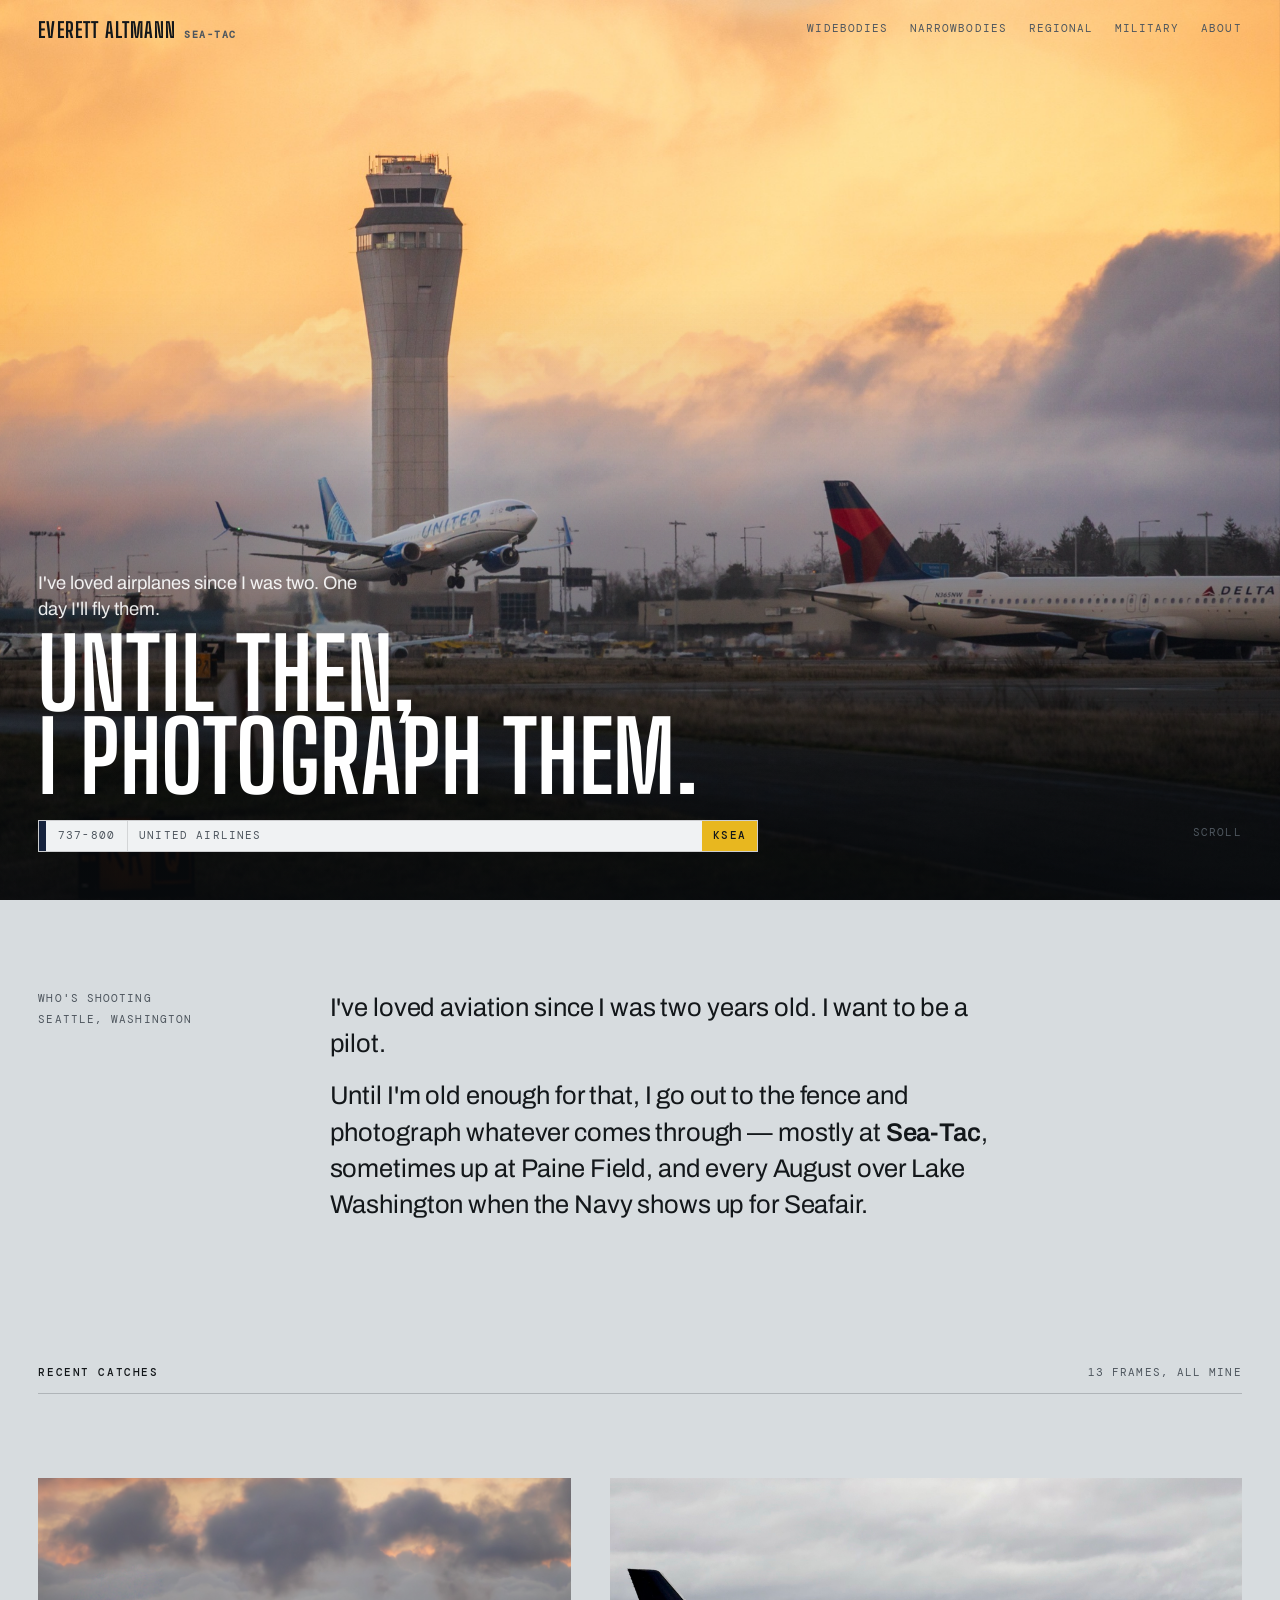
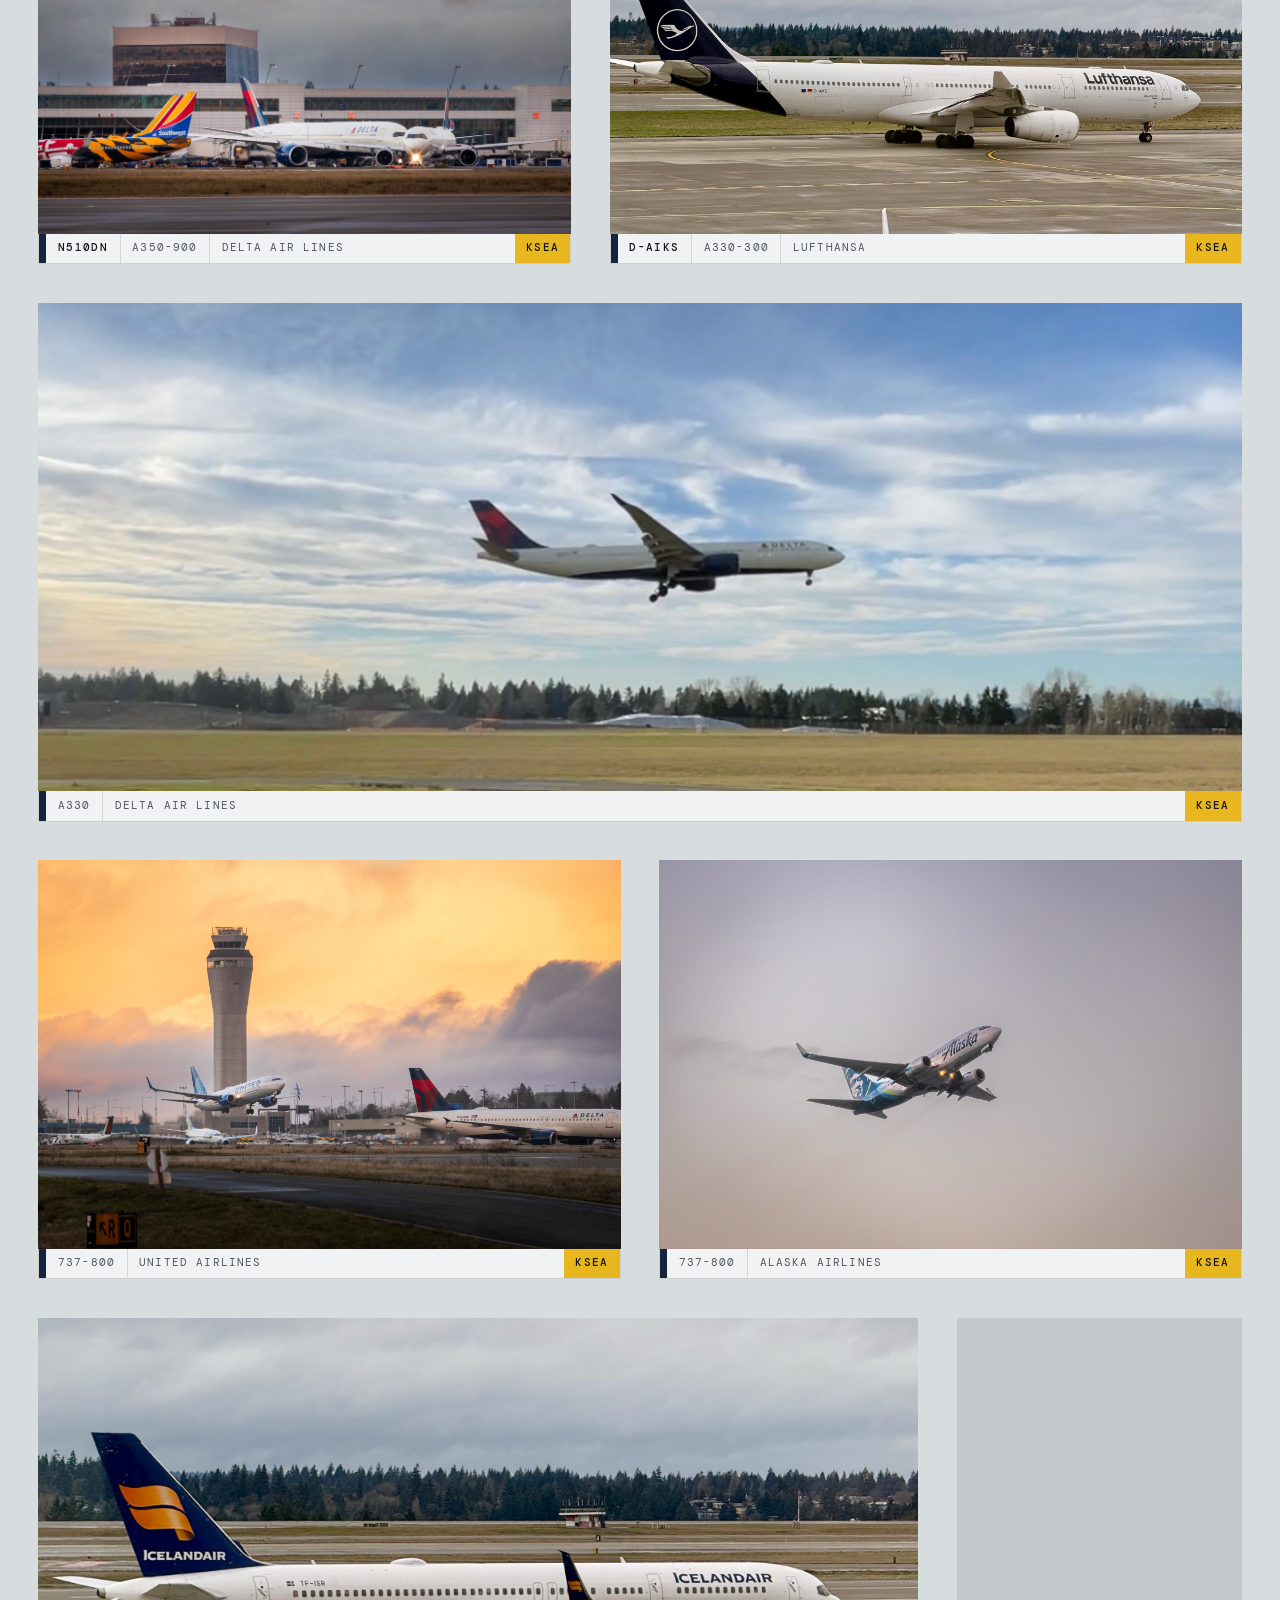
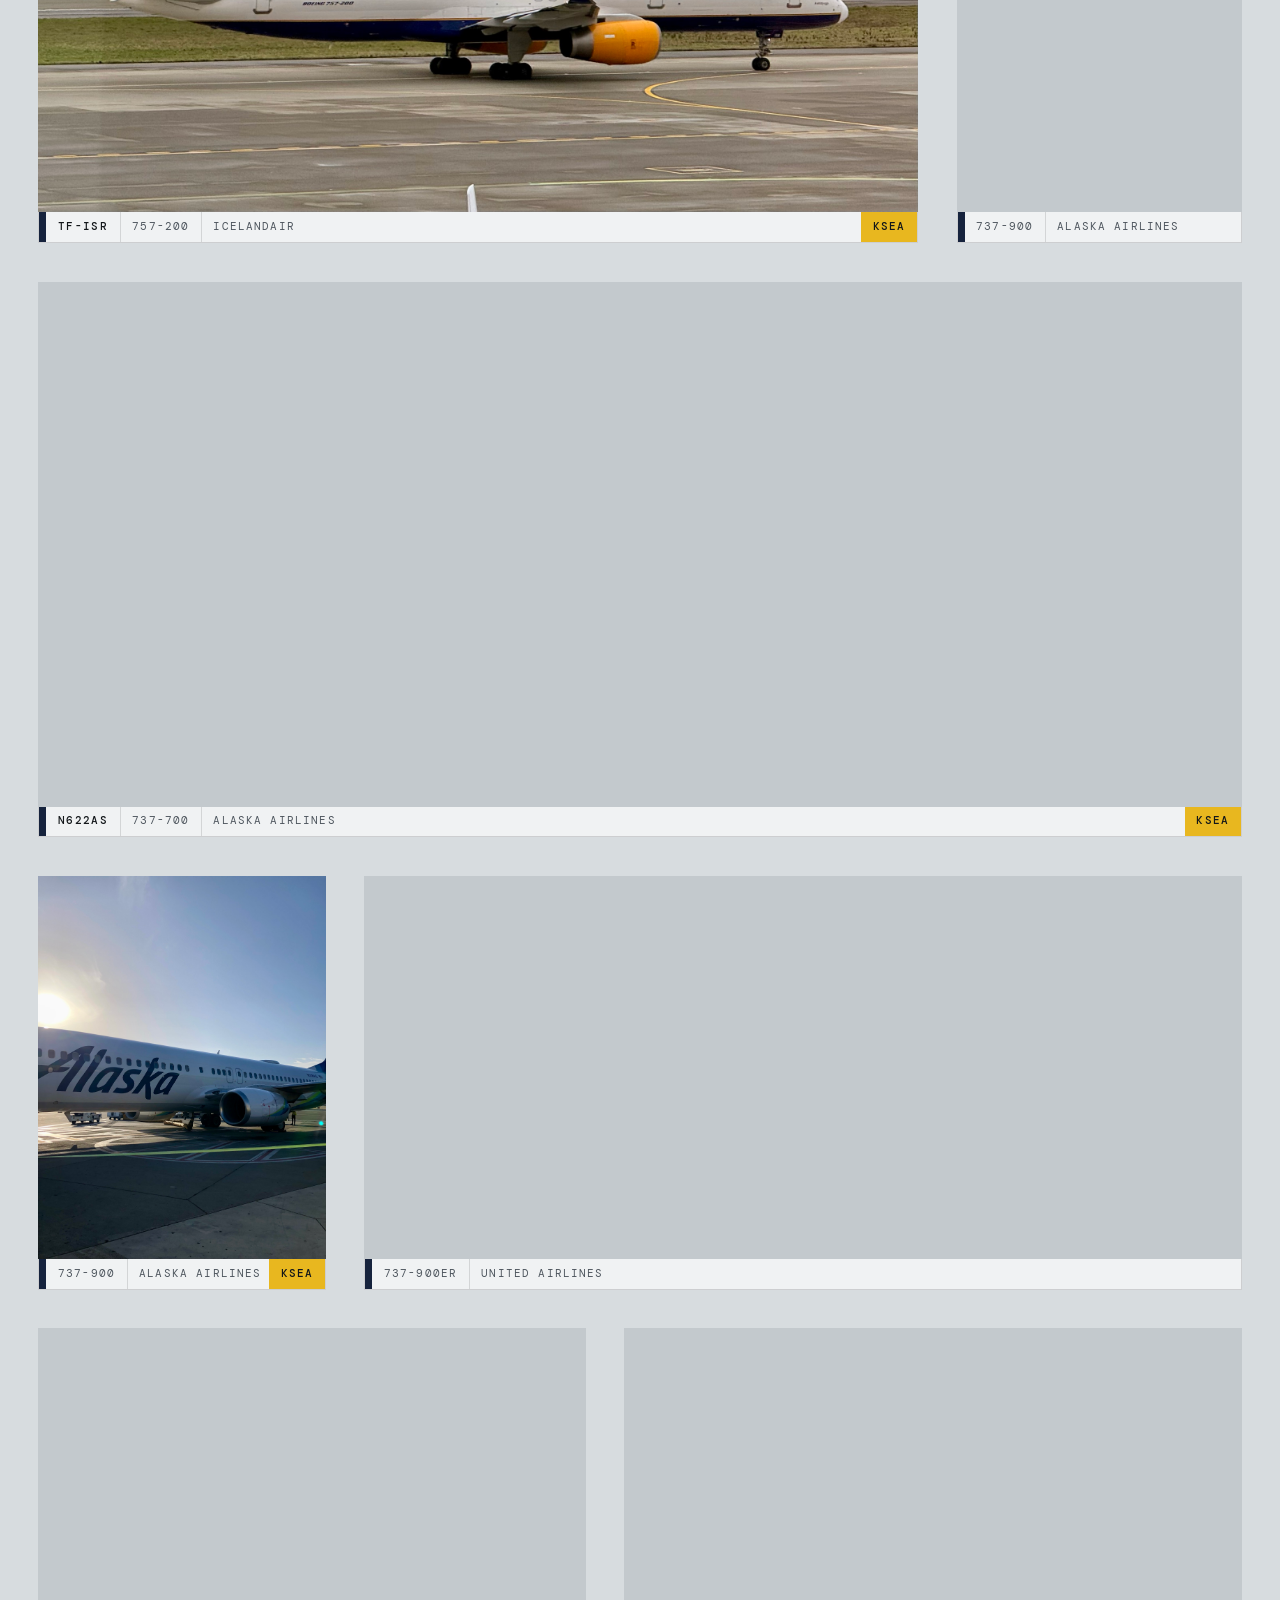
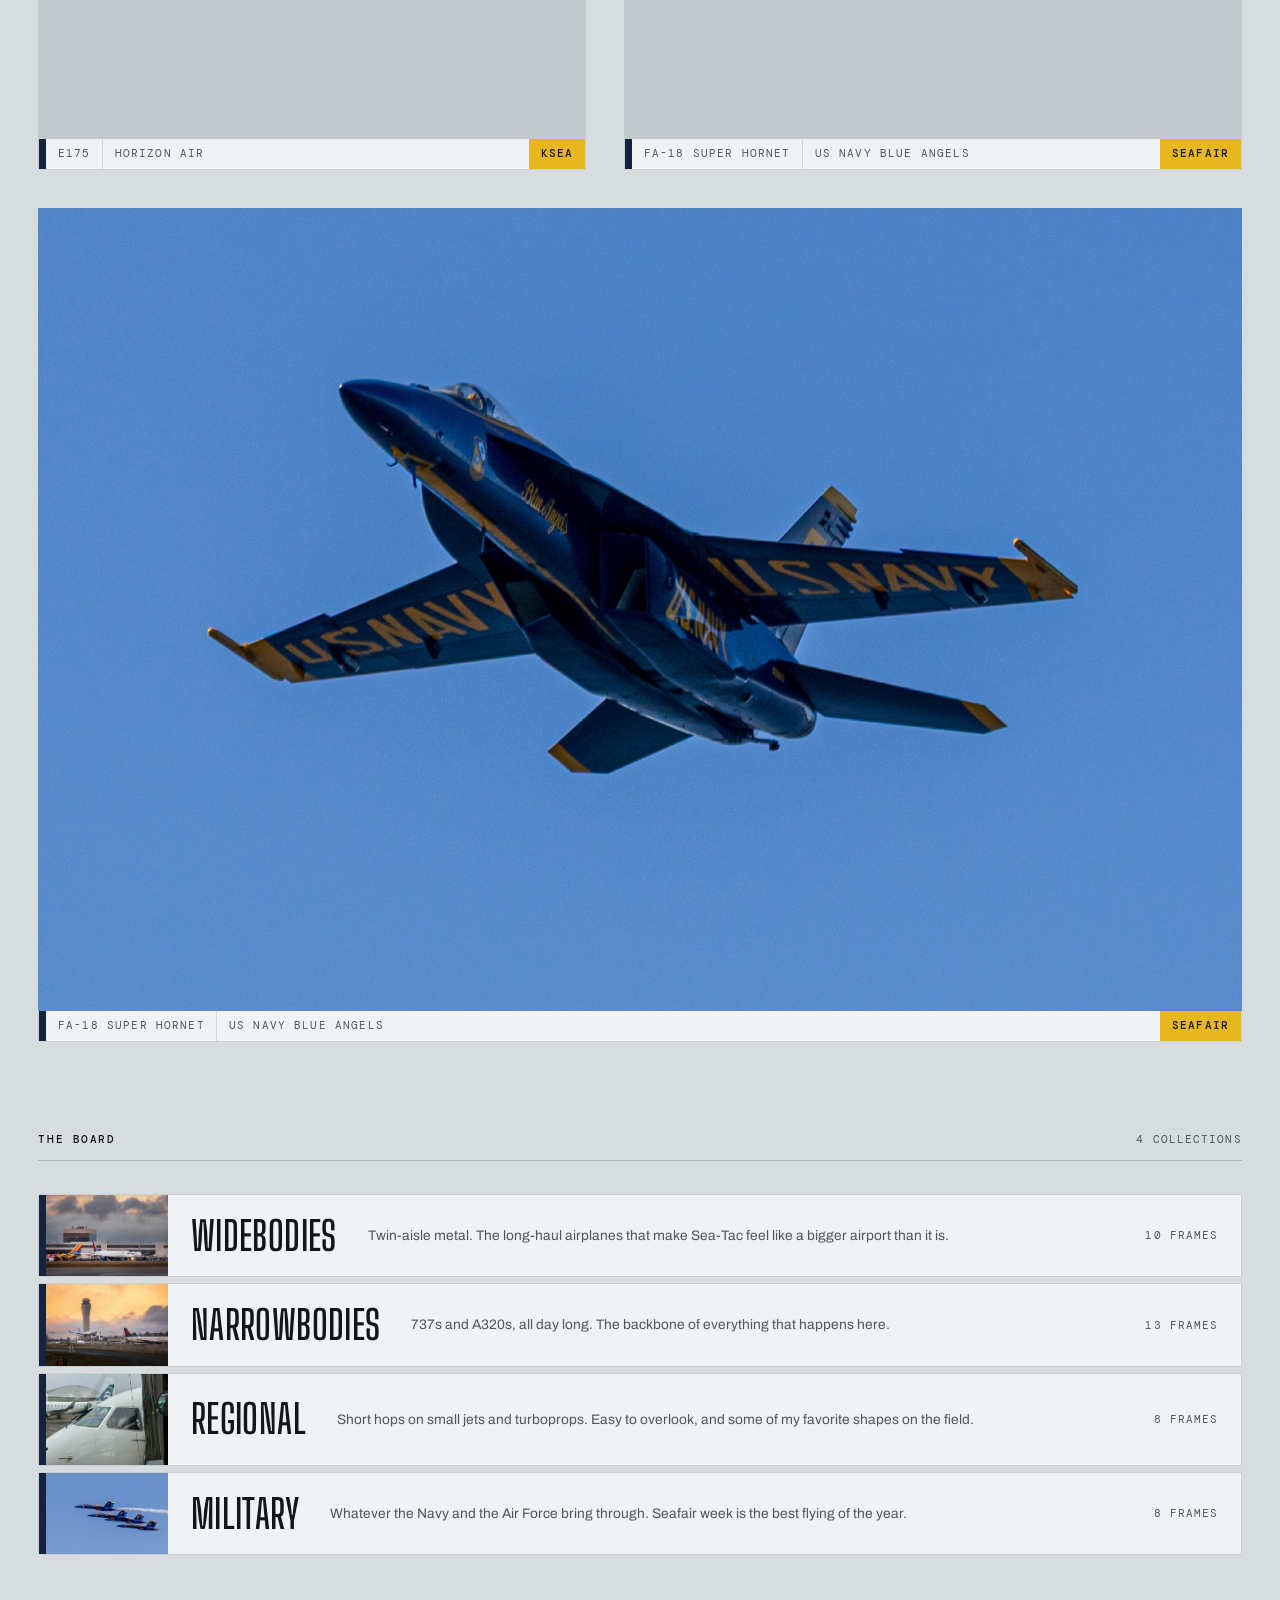
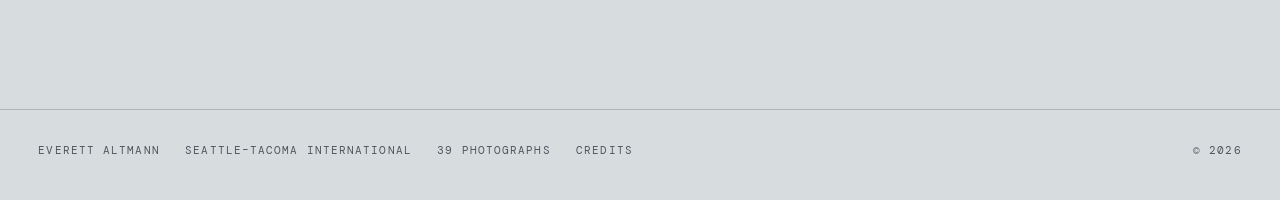
==== index.html @ 146b267c "Everett Altmann plane spotting site Static HTML/CSS/JS. Photographs are captioned as air traffic con" ====
<!DOCTYPE html>
<html lang="en">
<head>
<meta charset="utf-8">
<meta name="viewport" content="width=device-width, initial-scale=1">
<title>Everett Altmann — Plane Spotting</title>
<meta name="description" content="Plane spotting photographs by Everett Altmann, shot at Seattle–Tacoma International and around the Pacific Northwest.">
<link rel="preconnect" href="https://fonts.googleapis.com">
<link rel="preconnect" href="https://fonts.gstatic.com" crossorigin>
<link href="https://fonts.googleapis.com/css2?family=Archivo:wght@400..700&family=Big+Shoulders+Display:wght@400..800&family=DM+Mono:wght@400;500&display=swap" rel="stylesheet">
<link rel="stylesheet" href="assets/site.css">
</head>
<body data-page="home">

<a class="skip" href="#main">Skip to the photographs</a>

<main id="main">

  <!-- The hero is one photograph and the strip that identifies it. -->
  <section class="hero">
    <img class="hero-img"
         src="images/narrowbodies/01 - 737-800 - United Airlines - KSEA.jpg"
         alt="A United Boeing 737-800 rotating off the runway at Seattle–Tacoma International at sunset, with the control tower behind it"
         width="2200" height="1468"
         fetchpriority="high" decoding="async">

    <div class="hero-body">
      <p class="hero-kicker">I've loved airplanes since I was two. One day I'll fly them.</p>
      <h1 class="hero-title">Until then,<br>I photograph them.</h1>
      <div class="strip">
        <span class="strip-tab"></span>
        <span class="strip-cell">737-800</span>
        <span class="strip-cell strip-op">United Airlines</span>
        <span class="strip-cell strip-field">KSEA</span>
      </div>
    </div>

    <p class="mono hero-scroll">Scroll</p>
  </section>

  <!-- Everett, in his own words. -->
  <section class="band wrap">
    <div class="statement">
      <div class="statement-aside">
        <span class="mono">Who's shooting</span>
        <span class="mono">Seattle, Washington</span>
      </div>
      <div>
        <p>I've loved aviation since I was two years old. I want to be a pilot.</p>
        <p>Until I'm old enough for that, I go out to the fence and photograph
          whatever comes through — mostly at <strong>Sea-Tac</strong>, sometimes
          up at Paine Field, and every August over Lake Washington when the Navy
          shows up for Seafair.</p>
      </div>
    </div>
  </section>

  <!-- Everett's own frames. -->
  <section class="band band--tight wrap">
    <div class="band-head">
      <h2 id="mine-heading">Recent catches</h2>
      <span class="mono" data-own-count></span>
    </div>
  </section>
  <div class="hang wrap" data-own aria-labelledby="mine-heading"></div>

  <!-- Collections, racked like strips in a bay. -->
  <section class="band wrap" aria-labelledby="bay-heading">
    <div class="band-head">
      <h2 id="bay-heading">The board</h2>
      <span class="mono" data-bay-count></span>
    </div>
    <div data-bay></div>
  </section>

</main>

<div data-footer></div>

<script src="assets/photos.js"></script>
<script src="assets/aircraft.js"></script>
<script src="assets/notes.js"></script>
<script src="assets/site.js"></script>
</body>
</html>
---- assets/site.css ----
/* ==========================================================================
   Everett Altmann — plane spotting

   The whole design comes off the airfield itself. The page sits on Pacific
   Northwest overcast grey, the type is airport-signage condensed, and the one
   colour is the yellow used on taxiway guidance signs — the same yellow
   sitting in the corner of the photograph on the front page.

   The signature is the strip: every photograph is captioned the way an air
   traffic controller writes a flight progress strip, in fixed monospace
   columns — registration, type, operator, field. It's not decoration. It's
   exactly what a spotter writes down.
   ========================================================================== */

:root {
  --overcast: #d7dcdf;   /* the page — a real PNW ceiling, cool and flat */
  --deck:     #c3c9cd;   /* recessed panels, the layer below the ceiling */
  --strip:    #f0f2f3;   /* strip card stock */
  --ink:      #13171a;   /* type, and the lightbox */
  --ink-soft: #4e565e;   /* data, secondary */
  --taxiway:  #e8b71f;   /* airfield sign yellow. Used once per view, no more */
  --navy:     #16233d;   /* strip tabs */

  --display: "Big Shoulders Display", "Haettenschweiler", Impact, sans-serif;
  --body: "Archivo", -apple-system, BlinkMacSystemFont, "Segoe UI", sans-serif;
  --mono: "DM Mono", ui-monospace, "SF Mono", Menlo, monospace;

  --gap: clamp(1.1rem, 3.2vw, 2.4rem);
  --wrap: 1560px;
  --bar: 60px;
}

*, *::before, *::after { box-sizing: border-box; }

html { -webkit-text-size-adjust: 100%; scroll-behavior: smooth; }

@media (prefers-reduced-motion: reduce) {
  html { scroll-behavior: auto; }
  *, *::before, *::after {
    animation-duration: 0.001ms !important;
    animation-iteration-count: 1 !important;
    transition-duration: 0.001ms !important;
  }
}

body {
  margin: 0;
  background: var(--overcast);
  color: var(--ink);
  font-family: var(--body);
  font-size: 16px;
  line-height: 1.55;
  -webkit-font-smoothing: antialiased;
}

body.is-locked { overflow: hidden; }

img { display: block; max-width: 100%; }

a { color: inherit; }

:focus-visible {
  outline: 2px solid var(--taxiway);
  outline-offset: 3px;
}

.wrap {
  width: 100%;
  max-width: var(--wrap);
  margin-inline: auto;
  padding-inline: var(--gap);
}

.mono {
  font-family: var(--mono);
  font-size: 0.68rem;
  letter-spacing: 0.1em;
  text-transform: uppercase;
  color: var(--ink-soft);
}

.skip {
  position: absolute;
  left: -9999px;
  top: 0;
  z-index: 200;
  background: var(--taxiway);
  color: var(--ink);
  padding: 0.7rem 1.1rem;
  font-family: var(--mono);
  font-size: 0.72rem;
  text-transform: uppercase;
  letter-spacing: 0.08em;
}
.skip:focus { left: 0; }

/* --------------------------------------------------------------------------
   The strip

   A flight progress strip: a card with a coloured tab down the left edge and
   the data in ruled columns. Empty fields are never rendered, so a photograph
   with no registration simply has one column fewer and still looks complete.
   -------------------------------------------------------------------------- */

.strip {
  display: flex;
  align-items: stretch;
  background: var(--strip);
  border: 1px solid rgba(19, 23, 26, 0.16);
  font-family: var(--mono);
  font-size: 0.66rem;
  letter-spacing: 0.11em;
  text-transform: uppercase;
  color: var(--ink-soft);
  overflow: hidden;
}

.strip-tab {
  flex: 0 0 auto;
  width: 7px;
  background: var(--navy);
  transition: width 0.28s cubic-bezier(0.2, 0.7, 0.3, 1);
}

.strip-cell {
  flex: 0 0 auto;
  padding: 0.42rem 0.72rem;
  white-space: nowrap;
  overflow: hidden;
  text-overflow: ellipsis;
  border-left: 1px solid rgba(19, 23, 26, 0.13);
  display: flex;
  align-items: center;
}
/* The tab is the first child, so the rule keys off it rather than :first-of-type. */
.strip-tab + .strip-cell { border-left: 0; }

/* The registration is the one thing a spotter reads first. */
.strip-reg {
  color: var(--ink);
  font-weight: 500;
  letter-spacing: 0.13em;
}

/* Operator is the squeezable one — it truncates before anything else does. */
.strip-op { min-width: 0; flex: 0 1 auto; }

.strip-field {
  margin-left: auto;
  background: var(--taxiway);
  color: var(--ink);
  font-weight: 500;
  border-left: 0;
}

/* --------------------------------------------------------------------------
   Masthead
   -------------------------------------------------------------------------- */

.masthead {
  position: fixed;
  inset: 0 0 auto 0;
  z-index: 100;
  height: var(--bar);
  display: flex;
  align-items: center;
  gap: var(--gap);
  padding-inline: var(--gap);
  transition: background 0.3s ease, border-color 0.3s ease;
  border-bottom: 1px solid transparent;
}

.masthead[data-solid="true"] {
  background: rgba(215, 220, 223, 0.93);
  backdrop-filter: blur(9px);
  border-bottom-color: rgba(19, 23, 26, 0.14);
}

/* The hero is a pale photograph, so the bar keeps ink type throughout and only
   gains a background once there's content running underneath it. */

.wordmark {
  font-family: var(--display);
  font-size: 1.32rem;
  font-weight: 700;
  text-transform: uppercase;
  letter-spacing: 0.05em;
  text-decoration: none;
  line-height: 1;
  display: flex;
  align-items: baseline;
  gap: 0.5rem;
  white-space: nowrap;
}

.wordmark em {
  font-family: var(--mono);
  font-style: normal;
  font-size: 0.6rem;
  letter-spacing: 0.16em;
  color: var(--ink-soft);
}

.nav {
  margin-left: auto;
  display: flex;
  align-items: center;
  gap: 1.35rem;
}

.nav a {
  font-family: var(--mono);
  font-size: 0.68rem;
  letter-spacing: 0.1em;
  text-transform: uppercase;
  text-decoration: none;
  color: var(--ink-soft);
  padding-block: 0.35rem;
  border-bottom: 2px solid transparent;
  transition: color 0.2s ease, border-color 0.2s ease;
}

.nav a:hover { color: var(--ink); }
.nav a[aria-current="page"] {
  color: var(--ink);
  border-bottom-color: var(--taxiway);
}

.menu-toggle {
  display: none;
  margin-left: auto;
  background: none;
  border: 0;
  padding: 0.4rem 0;
  font-family: var(--mono);
  font-size: 0.68rem;
  letter-spacing: 0.1em;
  text-transform: uppercase;
  color: var(--ink-soft);
  cursor: pointer;
}

/* --------------------------------------------------------------------------
   Full-screen menu (small screens)
   -------------------------------------------------------------------------- */

.menu {
  position: fixed;
  inset: 0;
  z-index: 150;
  background: var(--ink);
  color: #fff;
  padding: var(--gap);
  display: flex;
  flex-direction: column;
  justify-content: center;
  gap: 0.2rem;
  opacity: 0;
  pointer-events: none;
  transition: opacity 0.24s ease;
}
.menu[data-open="true"] { opacity: 1; pointer-events: auto; }

.menu-close {
  position: absolute;
  top: 1.15rem;
  right: var(--gap);
  background: none;
  border: 0;
  color: #fff;
  font-family: var(--mono);
  font-size: 0.7rem;
  letter-spacing: 0.1em;
  text-transform: uppercase;
  cursor: pointer;
}

.menu-link {
  display: flex;
  align-items: baseline;
  justify-content: space-between;
  gap: 1rem;
  padding: 0.5rem 0;
  text-decoration: none;
  border-bottom: 1px solid rgba(255, 255, 255, 0.14);
  font-family: var(--display);
  font-size: clamp(2rem, 9vw, 3.4rem);
  font-weight: 600;
  text-transform: uppercase;
  line-height: 1;
}
.menu-link[aria-current="page"] { color: var(--taxiway); }
.menu-link em {
  font-family: var(--mono);
  font-style: normal;
  font-size: 0.72rem;
  letter-spacing: 0.1em;
  color: rgba(255, 255, 255, 0.5);
}

.menu-foot {
  display: flex;
  gap: 1.4rem;
  margin-top: 1.5rem;
}
.menu-foot a {
  font-family: var(--mono);
  font-size: 0.72rem;
  letter-spacing: 0.1em;
  text-transform: uppercase;
  text-decoration: none;
  color: rgba(255, 255, 255, 0.7);
}

/* --------------------------------------------------------------------------
   Hero — one photograph, and the strip that identifies it
   -------------------------------------------------------------------------- */

.hero {
  position: relative;
  min-height: 100svh;
  display: flex;
  align-items: flex-end;
  overflow: hidden;
  background: var(--ink);
}

.hero-img {
  position: absolute;
  inset: 0;
  width: 100%;
  height: 100%;
  object-fit: cover;
  /* Anchored low, which lifts the 737 and the tower clear of the words. */
  object-position: center 88%;
}

/* Enough scrim to hold white type over the foreground, not so much that it
   flattens the sunset above it. */
.hero::after {
  content: "";
  position: absolute;
  inset: 0;
  background: linear-gradient(
    to top,
    rgba(8, 11, 14, 0.88) 0%,
    rgba(8, 11, 14, 0.55) 24%,
    rgba(8, 11, 14, 0.1) 48%,
    rgba(8, 11, 14, 0) 68%
  );
}

.hero-body {
  position: relative;
  z-index: 2;
  width: 100%;
  max-width: var(--wrap);
  margin-inline: auto;
  padding: 0 var(--gap) clamp(1.6rem, 4vw, 3rem);
}

.hero-kicker {
  margin: 0 0 0.65rem;
  max-width: 30ch;
  color: rgba(255, 255, 255, 0.9);
  font-size: clamp(0.95rem, 1.5vw, 1.15rem);
  line-height: 1.4;
}

.hero-title {
  margin: 0 0 1.35rem;
  font-family: var(--display);
  font-weight: 700;
  /* Sized to sit inside the dark foreground band, under the airplane. */
  font-size: clamp(2.5rem, 7.6vw, 7.4rem);
  line-height: 0.85;
  letter-spacing: 0.005em;
  text-transform: uppercase;
  color: #fff;
  text-wrap: balance;
}

.hero .strip { max-width: min(100%, 720px); }

.hero-scroll {
  position: absolute;
  right: var(--gap);
  bottom: clamp(1.6rem, 4vw, 3rem);
  z-index: 2;
}

/* The page-load sequence: the photograph settles, the strip slides into its
   holder the way a controller pushes one in, then the words arrive. */
@media (prefers-reduced-motion: no-preference) {
  .hero-img { animation: settle 1.5s cubic-bezier(0.2, 0.7, 0.3, 1) both; }
  .hero .strip { animation: slot 0.72s cubic-bezier(0.2, 0.8, 0.25, 1) 0.34s both; }
  .hero-kicker { animation: rise 0.7s ease 0.62s both; }
  .hero-title { animation: rise 0.8s ease 0.72s both; }
  .hero-scroll { animation: rise 0.7s ease 1s both; }
}

@keyframes settle {
  from { transform: scale(1.06); opacity: 0; }
  to   { transform: scale(1); opacity: 1; }
}
@keyframes slot {
  from { transform: translateX(-102%); }
  to   { transform: translateX(0); }
}
@keyframes rise {
  from { opacity: 0; transform: translateY(14px); }
  to   { opacity: 1; transform: translateY(0); }
}

/* --------------------------------------------------------------------------
   Sections
   -------------------------------------------------------------------------- */

.band { padding-block: clamp(3.2rem, 7vw, 6rem); }
.band--tight { padding-block: clamp(2rem, 4vw, 3.2rem); }
.band--deck { background: var(--deck); }

.band-head {
  display: flex;
  align-items: baseline;
  justify-content: space-between;
  gap: 1rem;
  flex-wrap: wrap;
  padding-bottom: 0.7rem;
  margin-bottom: clamp(1.3rem, 2.6vw, 2.1rem);
  border-bottom: 1px solid rgba(19, 23, 26, 0.2);
}

.band-head h2 {
  margin: 0;
  font-family: var(--mono);
  font-size: 0.7rem;
  font-weight: 500;
  letter-spacing: 0.14em;
  text-transform: uppercase;
  color: var(--ink);
}

/* Everett's own words. Set larger than body copy and given room. */
.statement {
  display: grid;
  grid-template-columns: minmax(0, 15rem) minmax(0, 1fr);
  gap: clamp(1.2rem, 4vw, 3.5rem);
  align-items: start;
}

.statement-aside { display: flex; flex-direction: column; gap: 0.3rem; }

.statement p {
  margin: 0 0 1rem;
  max-width: 46ch;
  font-size: clamp(1.15rem, 2.1vw, 1.6rem);
  line-height: 1.42;
  letter-spacing: -0.005em;
}
.statement p:last-child { margin-bottom: 0; }
.statement strong { font-weight: 600; }

/* --------------------------------------------------------------------------
   The bay — collections, racked like strips waiting to be worked
   -------------------------------------------------------------------------- */

.bay { display: flex; flex-direction: column; gap: 6px; }

.bay-strip {
  display: flex;
  align-items: stretch;
  gap: 0;
  background: var(--strip);
  border: 1px solid rgba(19, 23, 26, 0.16);
  text-decoration: none;
  overflow: hidden;
  transition: transform 0.28s cubic-bezier(0.2, 0.7, 0.3, 1),
              box-shadow 0.28s ease;
}

.bay-strip:hover,
.bay-strip:focus-visible {
  transform: translateX(10px);
  box-shadow: -10px 0 0 -4px var(--taxiway);
}
.bay-strip:hover .strip-tab,
.bay-strip:focus-visible .strip-tab { width: 16px; background: var(--taxiway); }

.bay-thumb {
  flex: 0 0 auto;
  width: clamp(74px, 10vw, 122px);
  height: 100%;
  min-height: 68px;
  object-fit: cover;
  filter: saturate(0.94);
}

.bay-text {
  flex: 1 1 auto;
  min-width: 0;
  display: flex;
  align-items: center;
  gap: clamp(0.8rem, 2.4vw, 2rem);
  padding: 0.6rem clamp(0.8rem, 2vw, 1.4rem);
}

.bay-name {
  flex: 0 0 auto;
  font-family: var(--display);
  font-size: clamp(1.5rem, 3.4vw, 2.5rem);
  font-weight: 600;
  text-transform: uppercase;
  line-height: 1;
  letter-spacing: 0.01em;
  color: var(--ink);
}

.bay-blurb {
  flex: 1 1 auto;
  min-width: 0;
  font-size: 0.86rem;
  line-height: 1.4;
  color: var(--ink-soft);
}

.bay-count {
  flex: 0 0 auto;
  align-self: center;
  padding-right: clamp(0.8rem, 2vw, 1.4rem);
  white-space: nowrap;
}

/* --------------------------------------------------------------------------
   The hang — justified rows

   Each plate's flex-grow is its aspect ratio, so every photograph in a row
   lands on exactly the same height with no cropping and no JavaScript maths.
   -------------------------------------------------------------------------- */

.hang { display: flex; flex-direction: column; gap: var(--gap); }

.hang-row { display: flex; gap: var(--gap); align-items: flex-start; }

.plate {
  flex: 1 1 0;
  min-width: 0;
  margin: 0;
  opacity: 0;
  transform: translateY(18px);
  transition: opacity 0.6s ease, transform 0.6s cubic-bezier(0.2, 0.7, 0.3, 1);
}
.plate[data-seen="true"] { opacity: 1; transform: none; }

.plate-frame {
  display: block;
  width: 100%;
  padding: 0;
  border: 0;
  background: var(--deck);
  cursor: zoom-in;
  overflow: hidden;
}

.plate-frame img {
  width: 100%;
  height: auto;
  transition: transform 0.55s cubic-bezier(0.2, 0.7, 0.3, 1);
}
.plate-frame:hover img { transform: scale(1.022); }

.plate .strip { border-top: 0; }

.hang-row[data-solo="true"] .plate { max-width: 100%; }

/* --------------------------------------------------------------------------
   Gallery page header
   -------------------------------------------------------------------------- */

.room {
  padding-top: calc(var(--bar) + clamp(2rem, 5vw, 4.5rem));
  padding-bottom: clamp(1.4rem, 3vw, 2.4rem);
}

.room-title {
  margin: 0.5rem 0 0.6rem;
  font-family: var(--display);
  font-weight: 700;
  font-size: clamp(3rem, 12vw, 8.5rem);
  line-height: 0.84;
  text-transform: uppercase;
  letter-spacing: 0.008em;
}

.room-blurb {
  margin: 0;
  max-width: 52ch;
  font-size: clamp(1rem, 1.7vw, 1.22rem);
  line-height: 1.5;
  color: var(--ink-soft);
}

.onward { padding-block: clamp(2.4rem, 6vw, 4.5rem); }
.onward a {
  display: flex;
  align-items: baseline;
  justify-content: space-between;
  gap: 1rem;
  flex-wrap: wrap;
  padding-top: 0.8rem;
  border-top: 1px solid rgba(19, 23, 26, 0.2);
  text-decoration: none;
}
.onward-name {
  font-family: var(--display);
  font-size: clamp(2rem, 6vw, 4rem);
  font-weight: 600;
  text-transform: uppercase;
  line-height: 1;
  transition: color 0.2s ease;
}
.onward a:hover .onward-name { color: var(--ink-soft); }

/* --------------------------------------------------------------------------
   Prose pages
   -------------------------------------------------------------------------- */

.page { padding-top: calc(var(--bar) + clamp(2rem, 5vw, 4.5rem)); }

.page-title {
  margin: 0.4rem 0 clamp(1.4rem, 3vw, 2.4rem);
  font-family: var(--display);
  font-weight: 700;
  font-size: clamp(2.8rem, 10vw, 7rem);
  line-height: 0.86;
  text-transform: uppercase;
}

.prose { max-width: 58ch; }
.prose p {
  margin: 0 0 1.15rem;
  font-size: clamp(1rem, 1.55vw, 1.14rem);
  line-height: 1.62;
}
.prose p.lead {
  font-size: clamp(1.2rem, 2.2vw, 1.6rem);
  line-height: 1.4;
  letter-spacing: -0.005em;
}
.prose h2 {
  margin: 2.2rem 0 0.7rem;
  font-family: var(--mono);
  font-size: 0.7rem;
  font-weight: 500;
  letter-spacing: 0.14em;
  text-transform: uppercase;
  color: var(--ink-soft);
}
.prose a { text-decoration: underline; text-underline-offset: 3px; }

.credit-list {
  margin: 0;
  padding: 0;
  list-style: none;
  display: flex;
  flex-direction: column;
  gap: 0.55rem;
  max-width: 90ch;
}
.credit-list li {
  font-family: var(--mono);
  font-size: 0.7rem;
  line-height: 1.5;
  letter-spacing: 0.03em;
  color: var(--ink-soft);
  padding-bottom: 0.55rem;
  border-bottom: 1px solid rgba(19, 23, 26, 0.13);
}
.credit-list b { color: var(--ink); font-weight: 500; }

/* --------------------------------------------------------------------------
   Lightbox
   -------------------------------------------------------------------------- */

.lightbox {
  position: fixed;
  inset: 0;
  z-index: 180;
  background: rgba(9, 12, 15, 0.97);
  display: grid;
  grid-template-rows: auto 1fr auto;
  opacity: 0;
  pointer-events: none;
  transition: opacity 0.22s ease;
}
.lightbox[data-open="true"] { opacity: 1; pointer-events: auto; }

.lightbox-bar {
  display: flex;
  justify-content: flex-end;
  padding: 0.9rem var(--gap);
}

.lightbox-close {
  background: none;
  border: 0;
  color: #fff;
  font-family: var(--mono);
  font-size: 0.7rem;
  letter-spacing: 0.1em;
  text-transform: uppercase;
  cursor: pointer;
}

.lightbox-stage {
  position: relative;
  display: flex;
  align-items: center;
  justify-content: center;
  min-height: 0;
  padding-inline: var(--gap);
}

.lightbox-stage img {
  max-width: 100%;
  max-height: 100%;
  width: auto;
  height: auto;
  object-fit: contain;
  transition: opacity 0.2s ease;
}

.lightbox-nav {
  position: absolute;
  top: 0;
  bottom: 0;
  width: 22%;
  min-width: 62px;
  background: none;
  border: 0;
  cursor: pointer;
  opacity: 0;
}
.lightbox-nav[data-dir="prev"] { left: 0; cursor: w-resize; }
.lightbox-nav[data-dir="next"] { right: 0; cursor: e-resize; }
.lightbox-nav:focus-visible { opacity: 1; outline-offset: -6px; }

.lightbox-foot {
  padding: 0.9rem var(--gap) 1.4rem;
  display: flex;
  flex-direction: column;
  gap: 0.6rem;
  align-items: flex-start;
}

.lightbox-foot .strip { max-width: min(100%, 720px); }

.lightbox-note {
  margin: 0;
  max-width: 62ch;
  font-size: 0.92rem;
  line-height: 1.52;
  color: rgba(255, 255, 255, 0.72);
}

.lightbox-count {
  font-family: var(--mono);
  font-size: 0.66rem;
  letter-spacing: 0.1em;
  text-transform: uppercase;
  color: rgba(255, 255, 255, 0.42);
}

/* --------------------------------------------------------------------------
   Footer
   -------------------------------------------------------------------------- */

.site-foot {
  display: flex;
  flex-wrap: wrap;
  align-items: baseline;
  gap: 0.65rem 1.6rem;
  padding-block: 2rem 2.6rem;
  margin-top: clamp(2rem, 5vw, 4rem);
  border-top: 1px solid rgba(19, 23, 26, 0.2);
}
.site-foot a { text-decoration: none; }
.site-foot a:hover { color: var(--ink); }
.site-foot .spacer { margin-left: auto; }

/* --------------------------------------------------------------------------
   Narrower screens
   -------------------------------------------------------------------------- */

@media (max-width: 1080px) {
  .bay-blurb { display: none; }
}

@media (max-width: 860px) {
  .nav { display: none; }
  .menu-toggle { display: block; }

  .statement { grid-template-columns: 1fr; }
  .statement-aside { flex-direction: row; gap: 1.2rem; }

  /* Two-up at most, and let a row of three break rather than go letterbox. */
  .hang-row { flex-wrap: wrap; }
  .plate { flex-basis: calc(50% - var(--gap)); }
}

/* A phone crops a landscape photograph from the sides, so the hero is
   re-anchored onto the 737 and the tower instead of the middle of the frame,
   which would cut the airplane in half. */
@media (max-width: 700px) {
  .hero-img { object-position: 24% center; }
}

@media (max-width: 560px) {
  .hang-row { flex-direction: column; }
  .plate { flex-basis: auto; width: 100%; }

  .bay-text { flex-direction: column; align-items: flex-start; gap: 0.15rem; }
  .bay-count { display: none; }

  .strip { font-size: 0.6rem; letter-spacing: 0.08em; }
  .strip-cell { padding: 0.38rem 0.55rem; }

  .hero-scroll { display: none; }
}
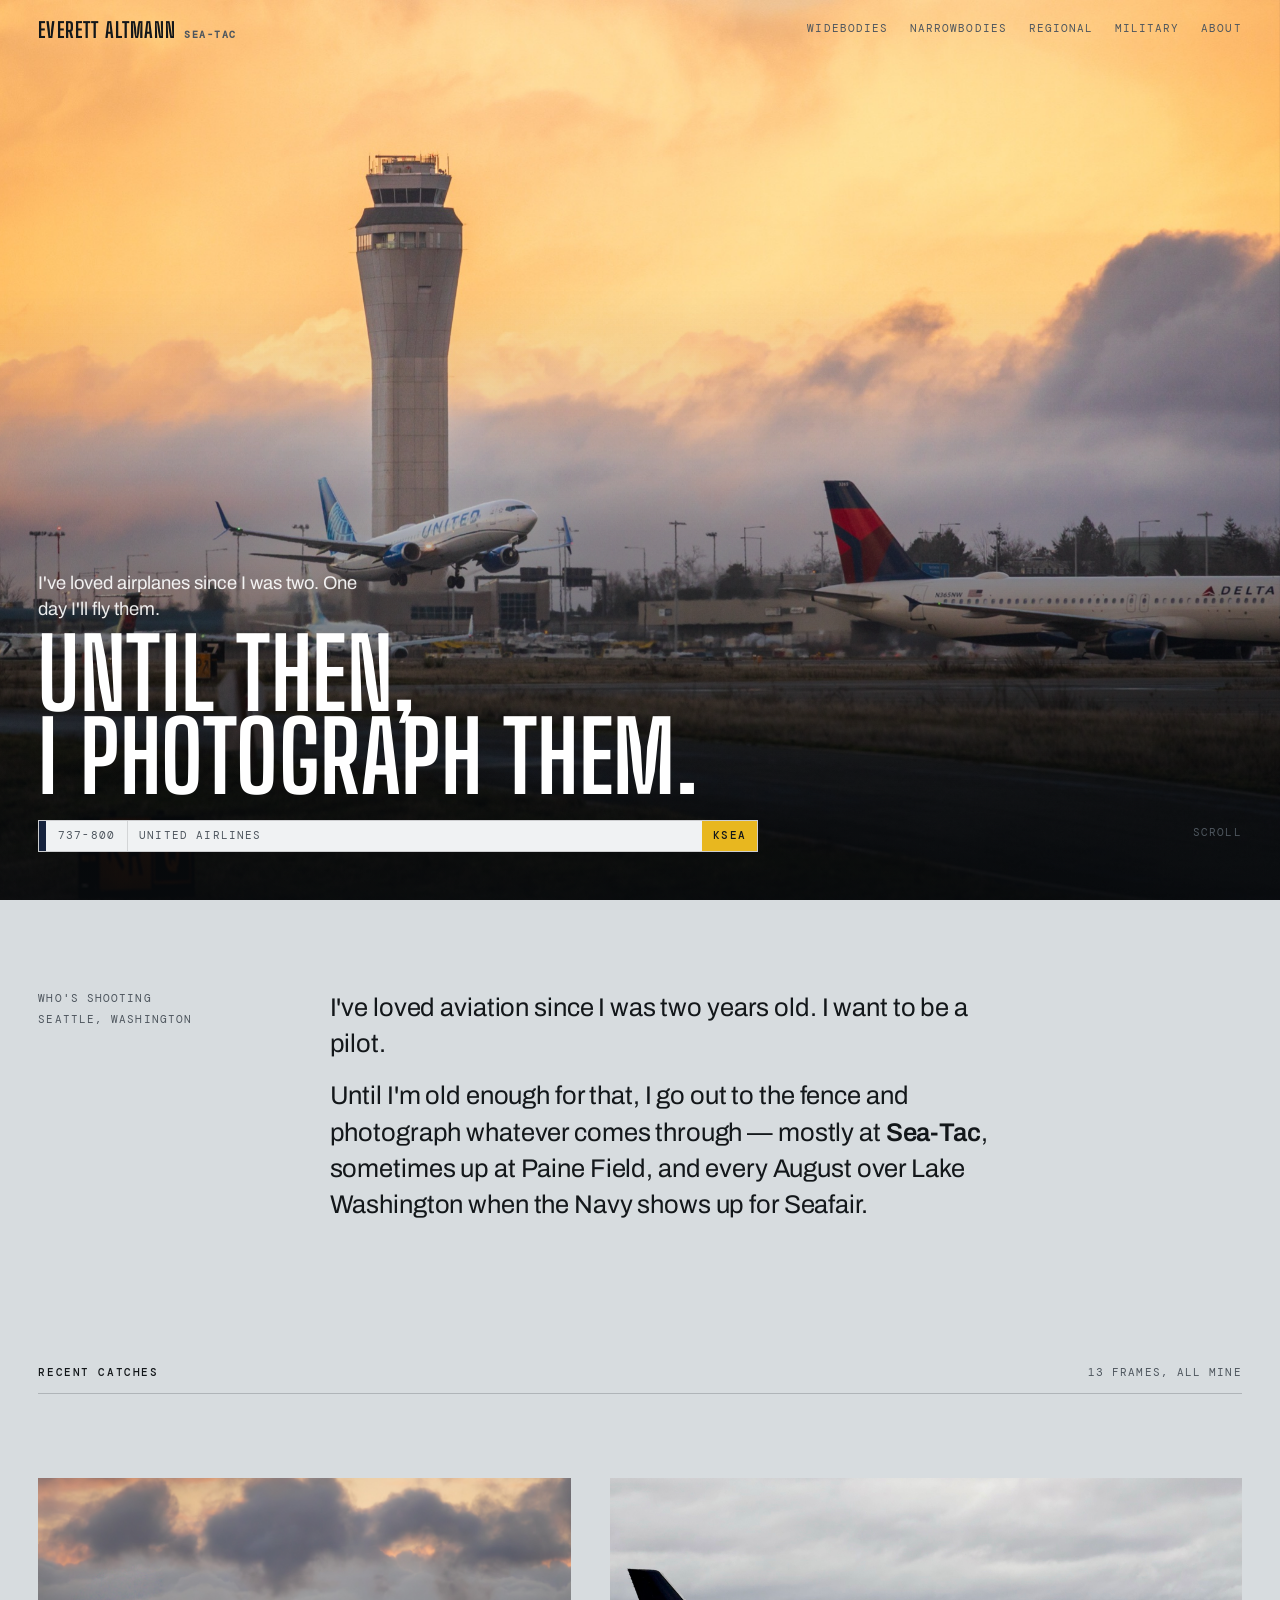
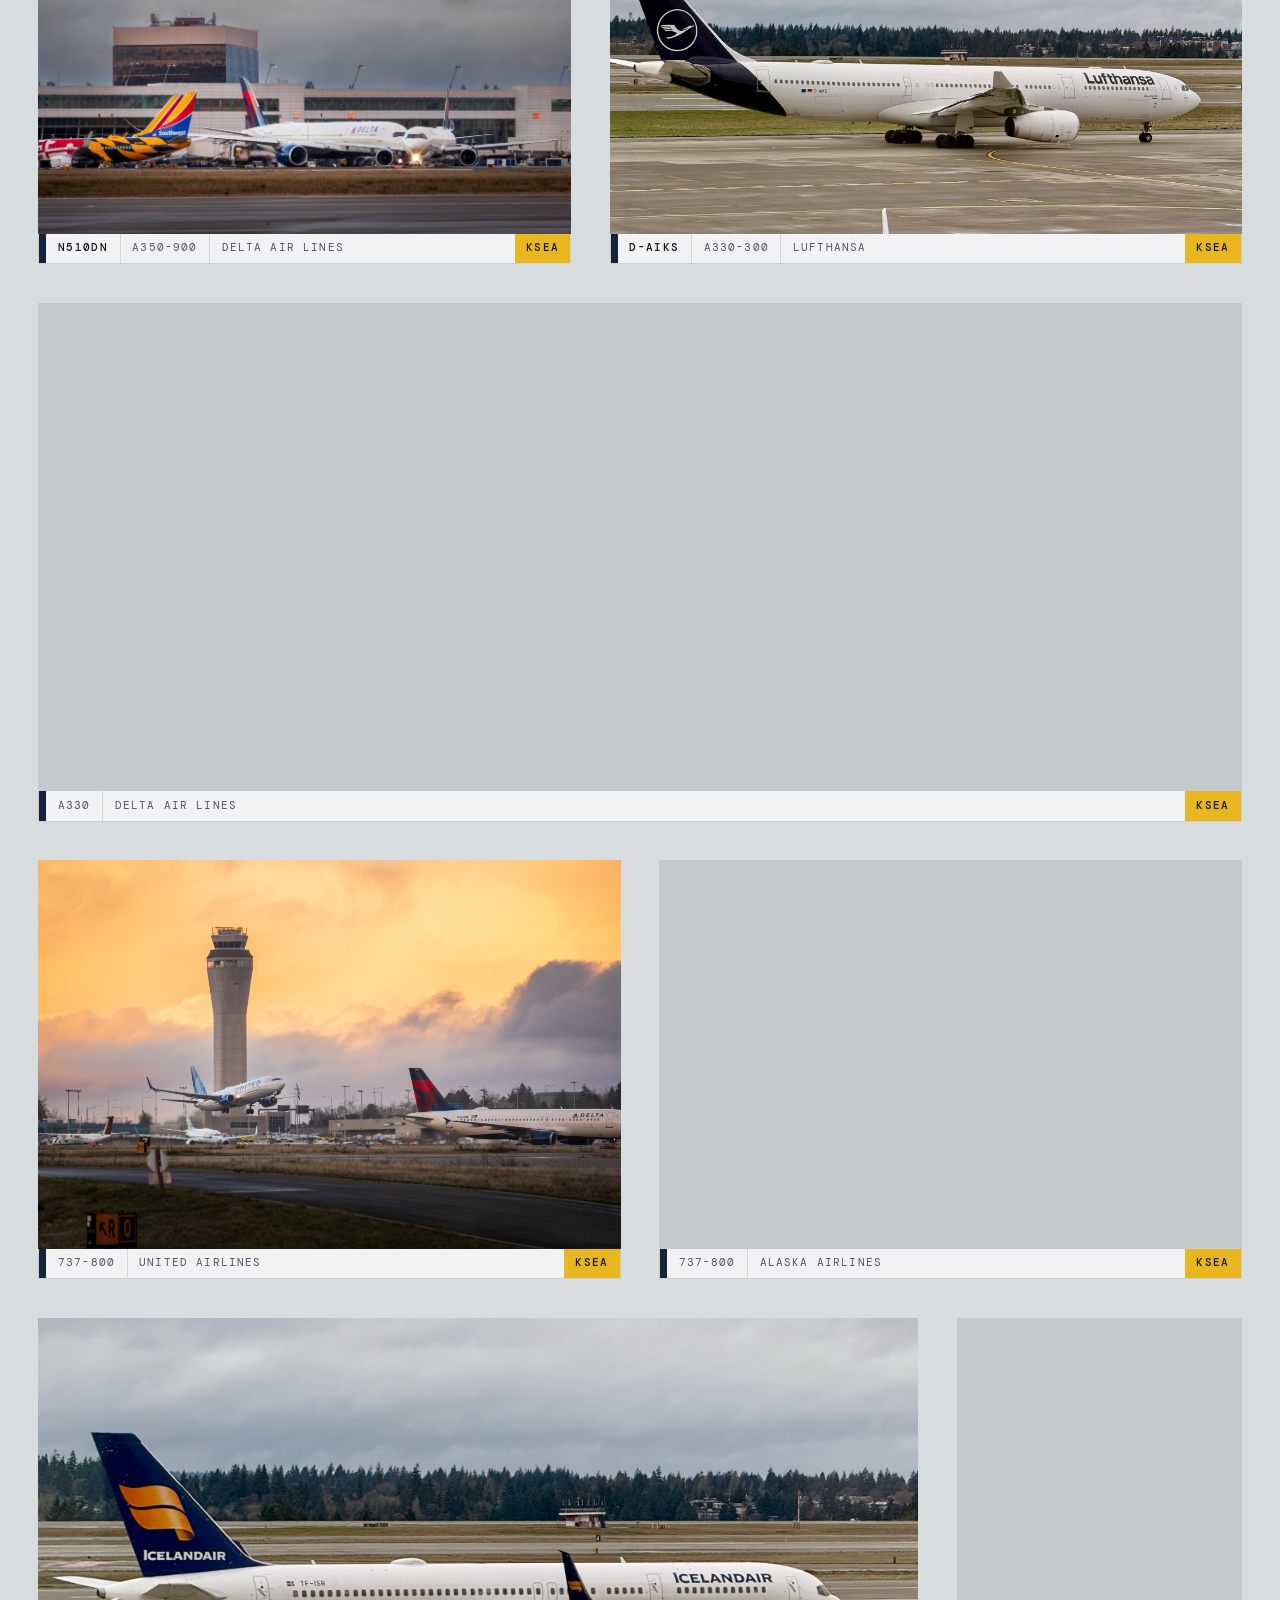
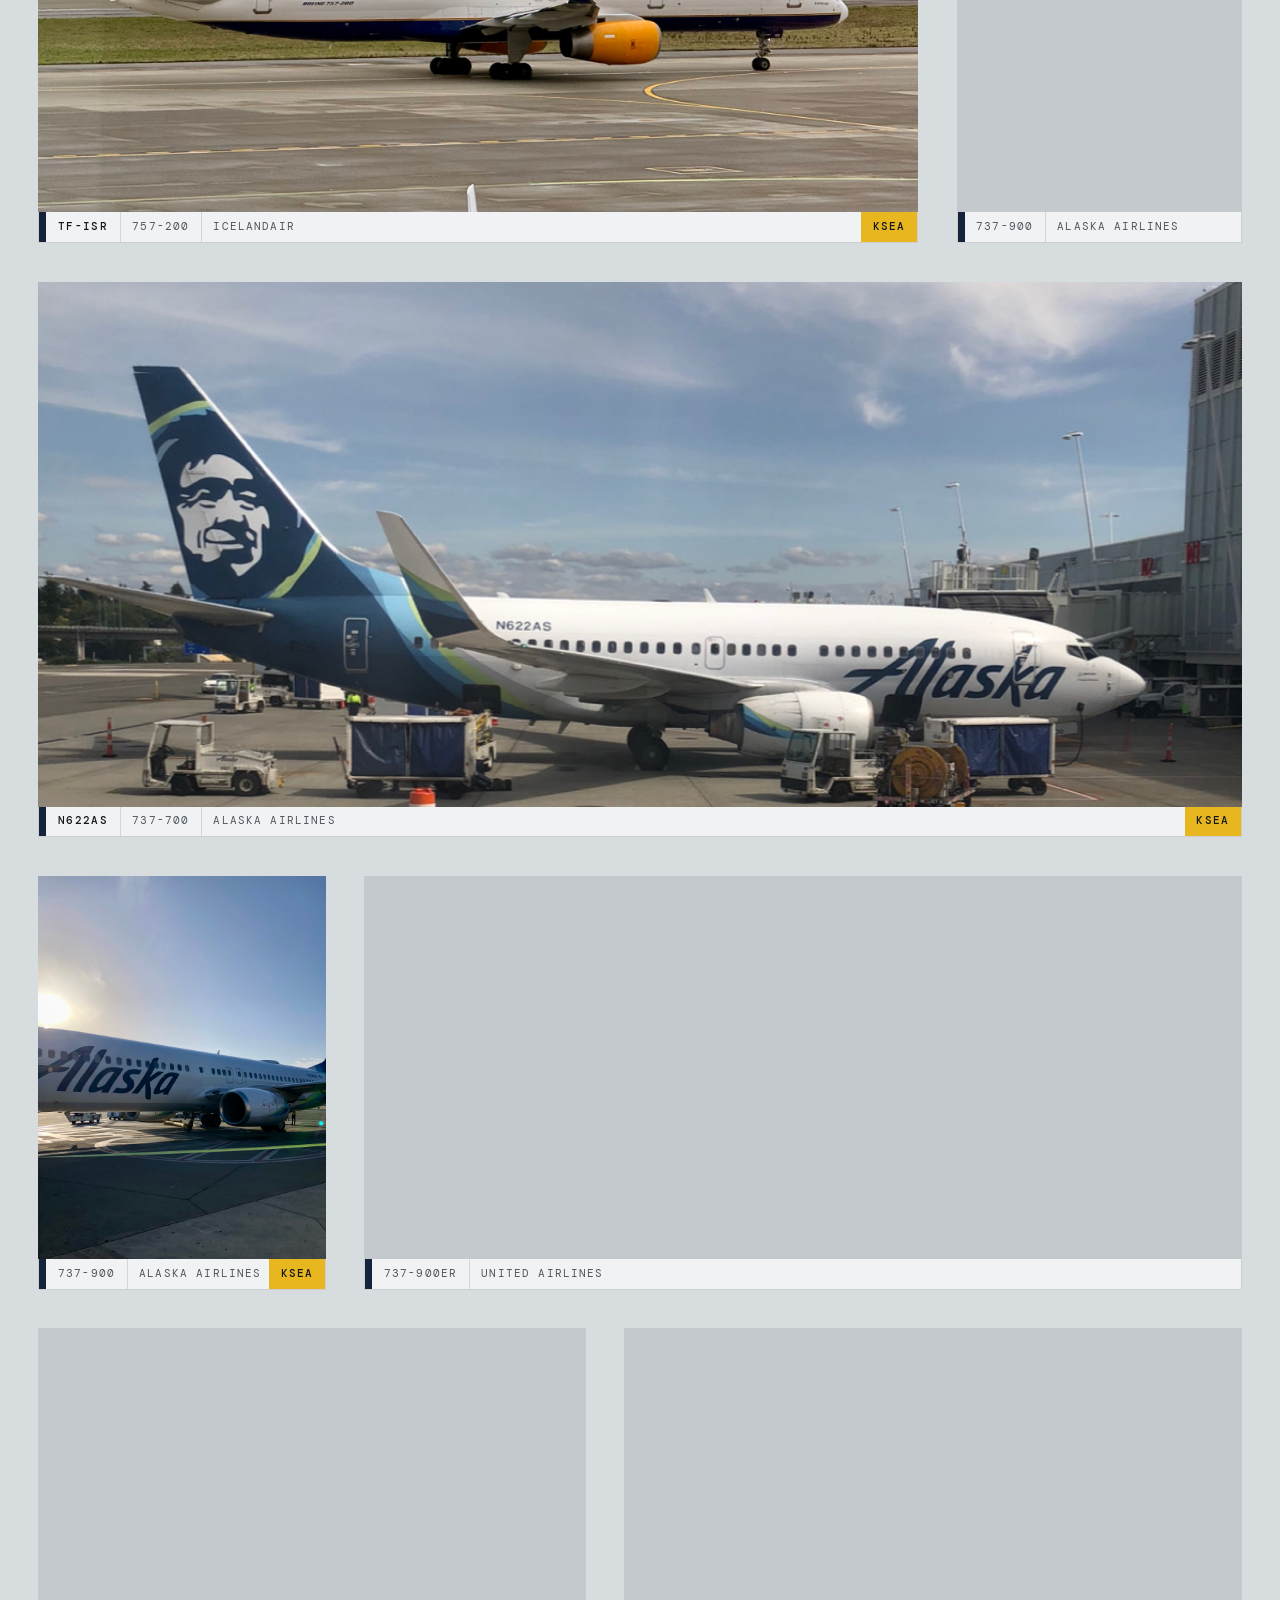
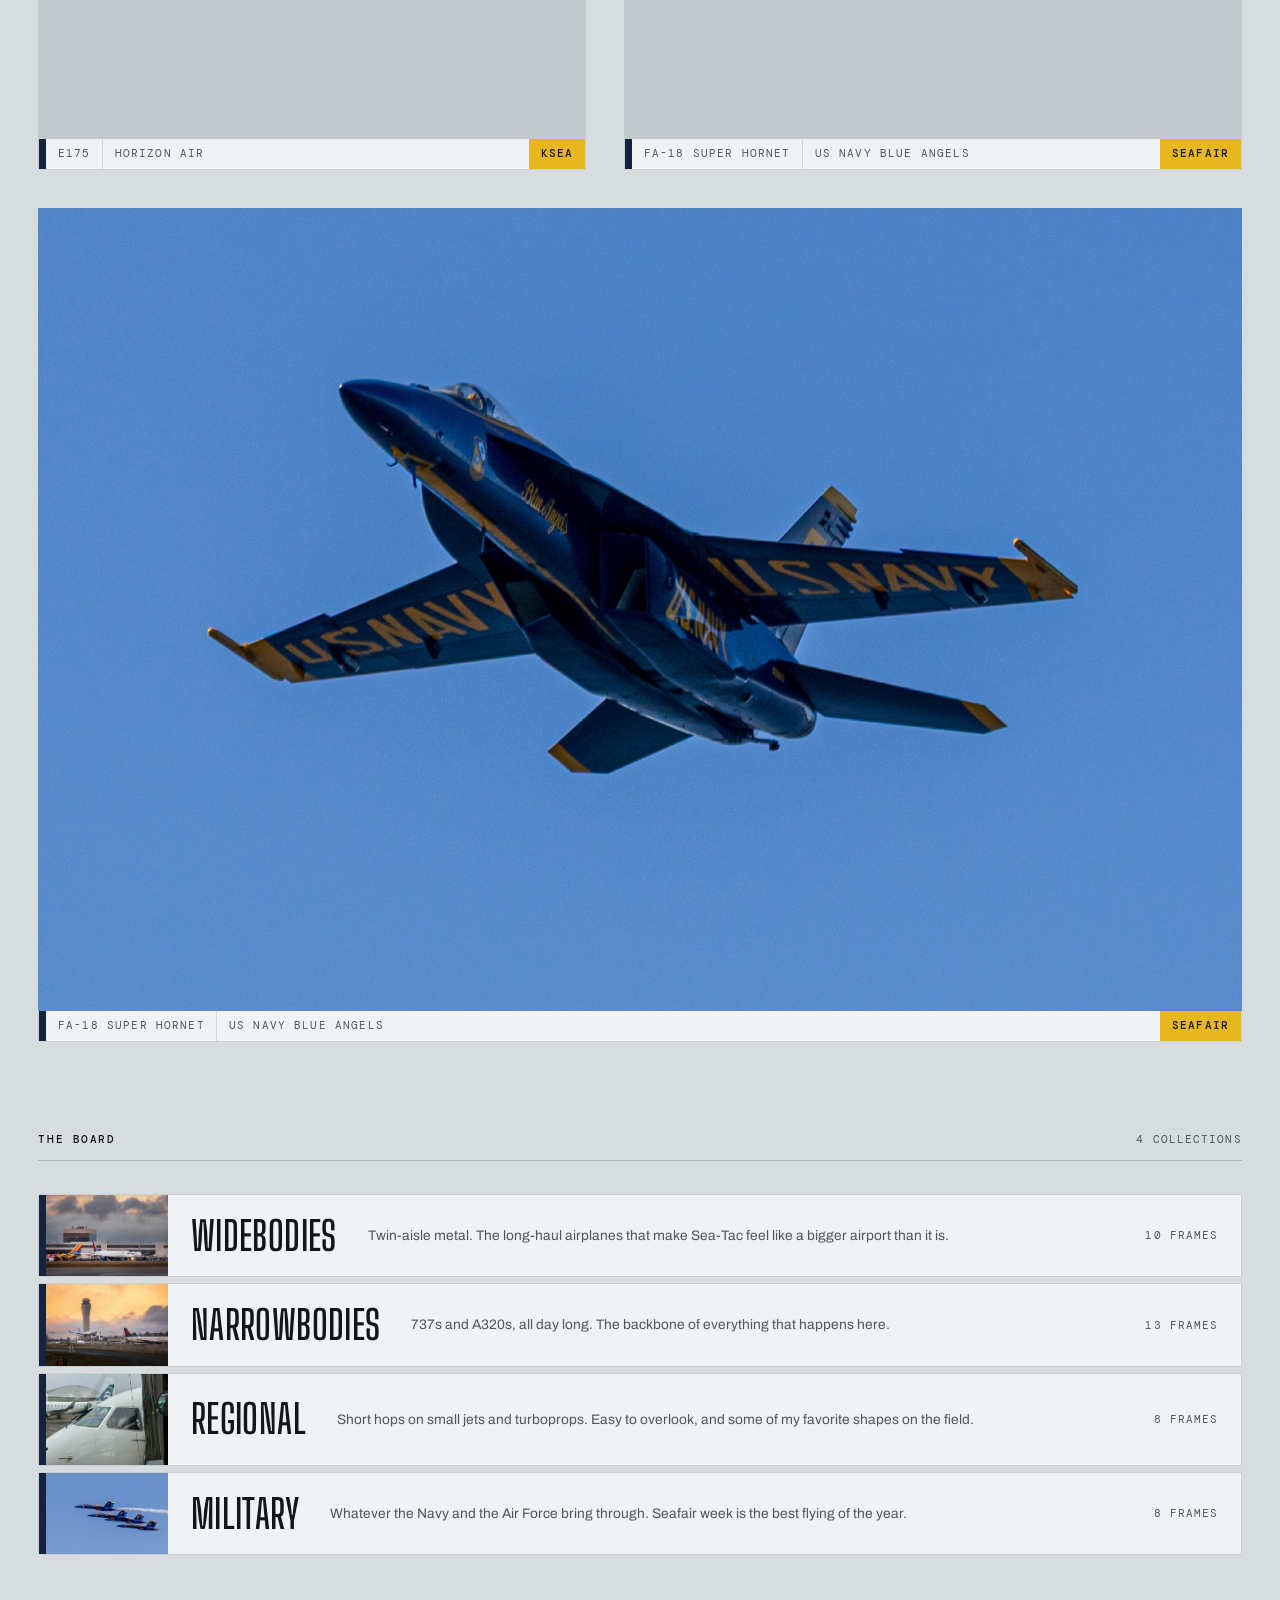
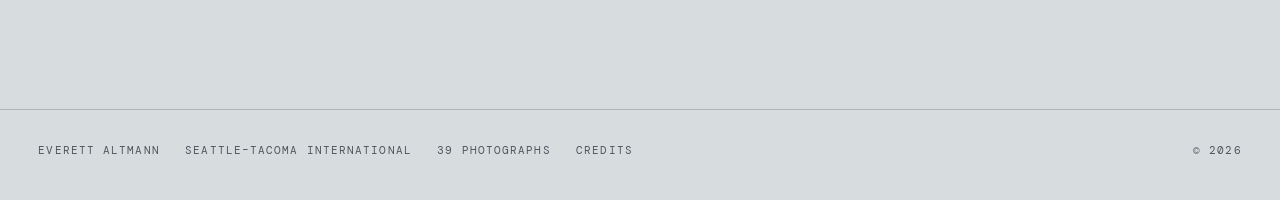
==== commit 4dbdc7a0: "Stop images stretching when only their width is constrained Every <img> carries width/height attribu" ====
--- a/index.html
+++ b/index.html
@@ -8,7 +8,7 @@
 <link rel="preconnect" href="https://fonts.googleapis.com">
 <link rel="preconnect" href="https://fonts.gstatic.com" crossorigin>
 <link href="https://fonts.googleapis.com/css2?family=Archivo:wght@400..700&family=Big+Shoulders+Display:wght@400..800&family=DM+Mono:wght@400;500&display=swap" rel="stylesheet">
-<link rel="stylesheet" href="assets/site.css">
+<link rel="stylesheet" href="assets/site.css?v=2">
 </head>
 <body data-page="home">
 
--- a/assets/site.css
+++ b/assets/site.css
@@ -55,7 +55,11 @@
 
 body.is-locked { overflow: hidden; }
 
-img { display: block; max-width: 100%; }
+/* height:auto is not optional here. Every <img> carries width/height attributes
+   so the browser can reserve space before the file loads — but that means any
+   rule shrinking the width without releasing the height renders the picture
+   stretched. This keeps the aspect ratio no matter what else applies. */
+img { display: block; max-width: 100%; height: auto; }
 
 a { color: inherit; }
 
@@ -636,6 +640,24 @@
   text-transform: uppercase;
 }
 
+/* About page — the photograph of Everett flying sits beside the opening lines,
+   because those two things are the same statement told twice. */
+.about-top {
+  display: grid;
+  /* The photograph is square and tall for its width, so it takes the narrower
+     column — otherwise the text beside it runs out long before the image does. */
+  grid-template-columns: minmax(0, 0.78fr) minmax(0, 1.22fr);
+  gap: clamp(1.4rem, 4vw, 3.4rem);
+  align-items: start;
+  margin-bottom: clamp(1.8rem, 4vw, 3rem);
+}
+
+.about-shot { margin: 0; }
+.about-shot img { width: 100%; height: auto; background: var(--deck); }
+.about-shot .strip { border-top: 0; }
+
+.about-lead { max-width: none; }
+
 .prose { max-width: 58ch; }
 .prose p {
   margin: 0 0 1.15rem;
@@ -803,6 +825,8 @@
   .statement { grid-template-columns: 1fr; }
   .statement-aside { flex-direction: row; gap: 1.2rem; }
 
+  .about-top { grid-template-columns: 1fr; }
+
   /* Two-up at most, and let a row of three break rather than go letterbox. */
   .hang-row { flex-wrap: wrap; }
   .plate { flex-basis: calc(50% - var(--gap)); }
